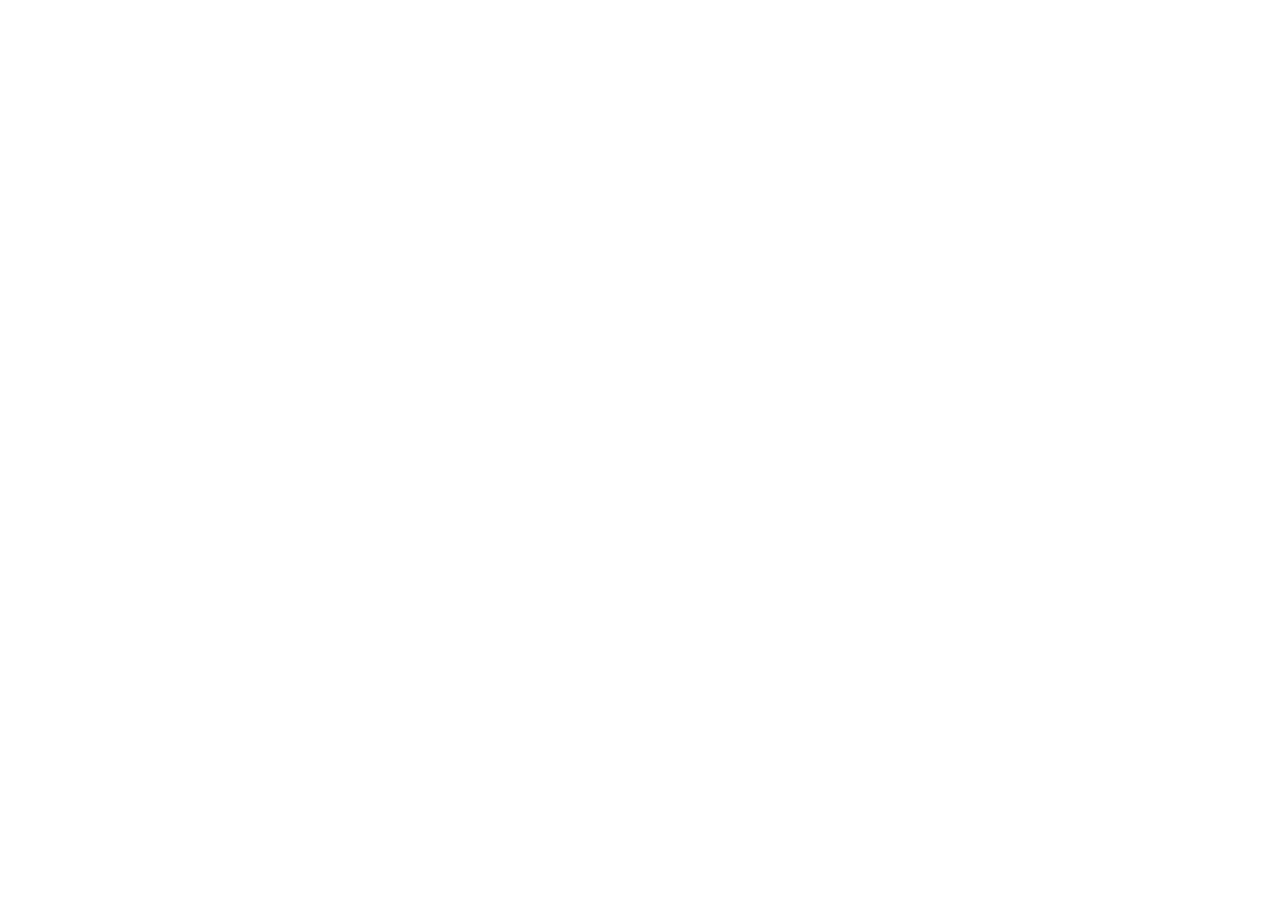
==== index.html @ 9e4ef652 "Deploy cleaning-business demos to GitHub Pages" ====
<!doctype html><html><head><meta http-equiv="refresh" content="0;url=./cervantes/"></head><body><a href="./cervantes/">Cervantes Cleaning demo</a> &middot; <a href="./tts/">Time to Shine demo</a></body></html>
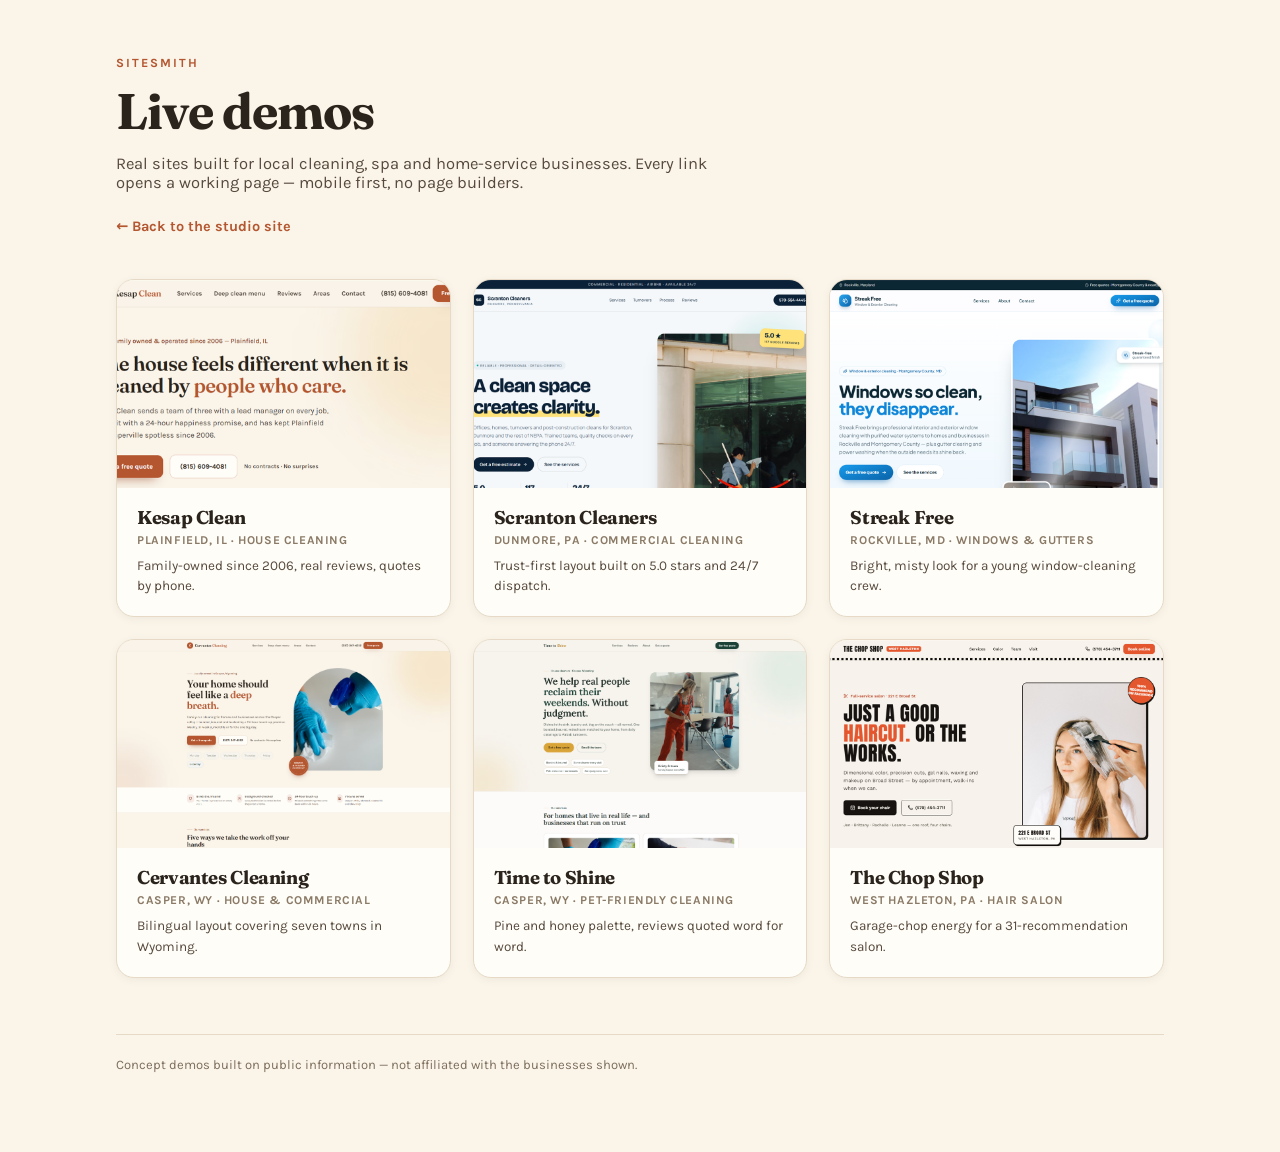
==== commit e3b10497: "Add Kesap, Scranton, Streak Free and Chop Shop demos plus a gallery index" ====
--- a/index.html
+++ b/index.html
@@ -1 +1,54 @@
-<!doctype html><html><head><meta http-equiv="refresh" content="0;url=./cervantes/"></head><body><a href="./cervantes/">Cervantes Cleaning demo</a> &middot; <a href="./tts/">Time to Shine demo</a></body></html>
+<!doctype html>
+<html lang="en">
+<head>
+<meta charset="utf-8"/>
+<meta name="viewport" content="width=device-width, initial-scale=1"/>
+<title>Live demos — Sitesmith</title>
+<meta name="description" content="Live website demos built by Sitesmith for local cleaning, spa and home-service businesses."/>
+<link rel="preconnect" href="https://fonts.googleapis.com"/>
+<link rel="preconnect" href="https://fonts.gstatic.com" crossorigin/>
+<link href="https://fonts.googleapis.com/css2?family=Fraunces:opsz,wght@9..144,500;9..144,600;9..144,700&family=Karla:wght@400;500;600;700&display=swap" rel="stylesheet"/>
+<style>
+:root{--linen:#faf4e9;--linen2:#f2e8d3;--shell:#fffdf8;--ink:#2b241d;--ink2:#574a3d;--clay:#b4562f;--line:#e6dac6}
+*{margin:0;padding:0;box-sizing:border-box}
+body{font-family:Karla,system-ui,sans-serif;background:var(--linen);color:var(--ink);-webkit-font-smoothing:antialiased}
+img{display:block;max-width:100%;height:auto}
+a{color:inherit;text-decoration:none}
+.wrap{max-width:1100px;margin:0 auto;padding:56px 26px 80px}
+h1,h2{font-family:Fraunces,Georgia,serif;letter-spacing:-.02em}
+.kicker{font-size:12.5px;letter-spacing:.16em;text-transform:uppercase;color:var(--clay);font-weight:700;margin-bottom:14px}
+h1{font-size:clamp(30px,4.4vw,50px);line-height:1.08}
+p.lead{color:var(--ink2);margin-top:16px;max-width:600px;font-size:16.5px}
+.back{display:inline-flex;align-items:center;gap:8px;margin-top:26px;font-weight:700;font-size:14.5px;color:var(--clay)}
+.grid{display:grid;grid-template-columns:repeat(3,1fr);gap:22px;margin-top:44px}
+.card{background:var(--shell);border:1px solid var(--line);border-radius:18px;overflow:hidden;box-shadow:0 2px 10px rgba(43,36,29,.05);transition:transform .2s ease,box-shadow .2s ease;display:block}
+.card:hover{transform:translateY(-5px);box-shadow:0 20px 44px rgba(43,36,29,.13)}
+.card .thumb{aspect-ratio:16/10;overflow:hidden;background:var(--linen2)}
+.card .thumb img{width:100%;height:100%;object-fit:cover;object-position:top}
+.card .body{padding:18px 20px 20px}
+.card h2{font-size:18.5px}
+.card span{display:block;font-size:12px;letter-spacing:.05em;text-transform:uppercase;color:#8a7a66;font-weight:700;margin-top:4px}
+.card em{display:block;font-style:normal;color:var(--ink2);font-size:13.5px;margin-top:9px;line-height:1.5}
+footer{margin-top:56px;color:#7d6e5c;font-size:13px;border-top:1px solid var(--line);padding-top:22px}
+@media(max-width:960px){.grid{grid-template-columns:repeat(2,1fr)}}
+@media(max-width:620px){.grid{grid-template-columns:1fr}}
+</style>
+</head>
+<body>
+<div class="wrap">
+  <div class="kicker">Sitesmith</div>
+  <h1>Live demos</h1>
+  <p class="lead">Real sites built for local cleaning, spa and home-service businesses. Every link opens a working page — mobile first, no page builders.</p>
+  <a class="back" href="https://matveybodyak.github.io/portfolio/">← Back to the studio site</a>
+  <div class="grid">
+    <a class="card" href="./kesap/"><div class="thumb"><img src="./kesap/preview.png" alt="Kesap Clean demo"/></div><div class="body"><h2>Kesap Clean</h2><span>Plainfield, IL · House cleaning</span><em>Family-owned since 2006, real reviews, quotes by phone.</em></div></a>
+    <a class="card" href="./scranton/"><div class="thumb"><img src="./scranton/preview.png" alt="Scranton Cleaners demo"/></div><div class="body"><h2>Scranton Cleaners</h2><span>Dunmore, PA · Commercial cleaning</span><em>Trust-first layout built on 5.0 stars and 24/7 dispatch.</em></div></a>
+    <a class="card" href="./streakfree/"><div class="thumb"><img src="./streakfree/preview.png" alt="Streak Free demo"/></div><div class="body"><h2>Streak Free</h2><span>Rockville, MD · Windows &amp; gutters</span><em>Bright, misty look for a young window-cleaning crew.</em></div></a>
+    <a class="card" href="./cervantes/"><div class="thumb"><img src="./cervantes/preview.png" alt="Cervantes Cleaning demo"/></div><div class="body"><h2>Cervantes Cleaning</h2><span>Casper, WY · House &amp; commercial</span><em>Bilingual layout covering seven towns in Wyoming.</em></div></a>
+    <a class="card" href="./tts/"><div class="thumb"><img src="./tts/preview.png" alt="Time to Shine demo"/></div><div class="body"><h2>Time to Shine</h2><span>Casper, WY · Pet-friendly cleaning</span><em>Pine and honey palette, reviews quoted word for word.</em></div></a>
+    <a class="card" href="./chopshop/"><div class="thumb"><img src="./chopshop/preview.png" alt="The Chop Shop demo"/></div><div class="body"><h2>The Chop Shop</h2><span>West Hazleton, PA · Hair salon</span><em>Garage-chop energy for a 31-recommendation salon.</em></div></a>
+  </div>
+  <footer>Concept demos built on public information — not affiliated with the businesses shown.</footer>
+</div>
+</body>
+</html>
